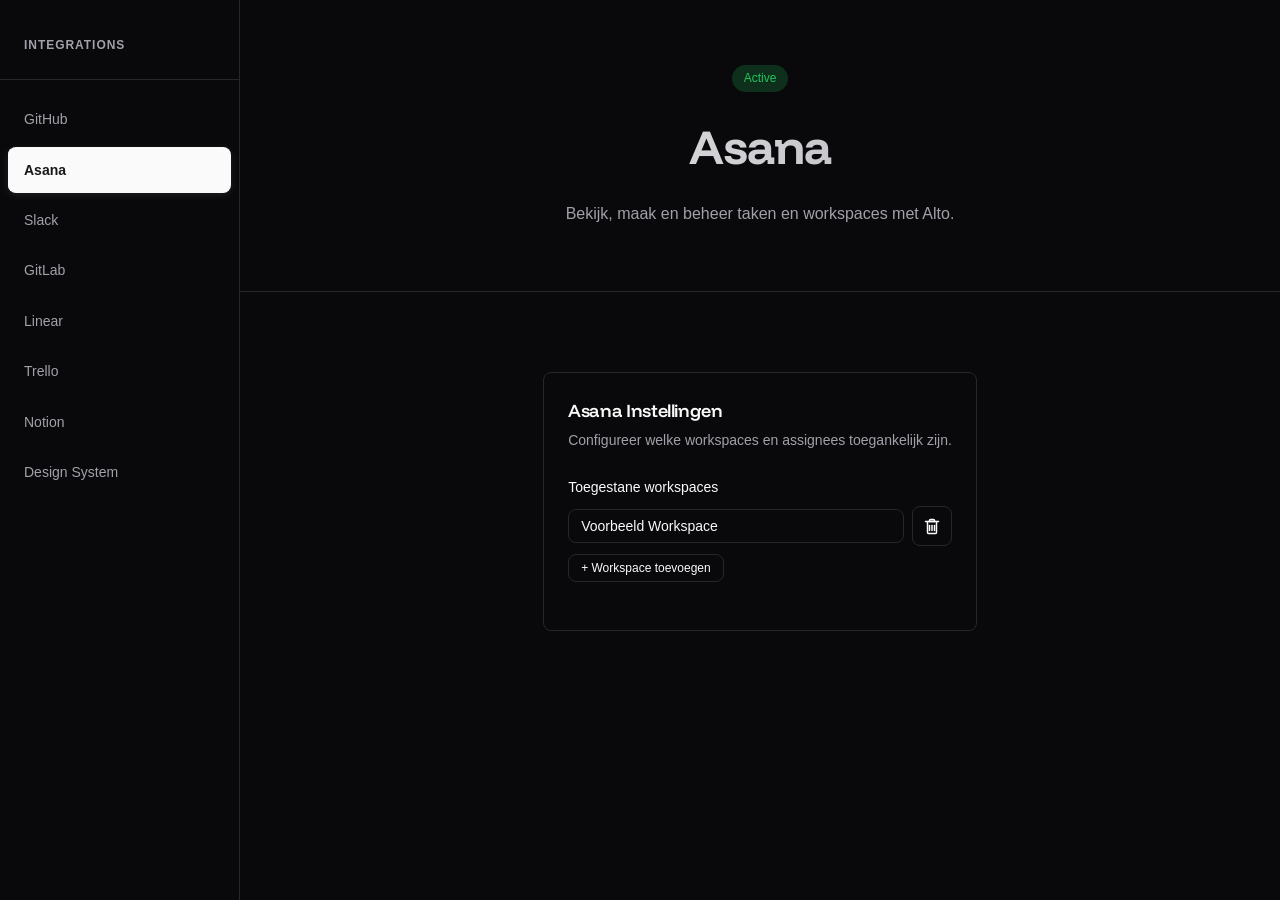
==== asana.html @ ea7201f9 "sidebar" ====
<!DOCTYPE html>
<html lang="en">
<head>
  <meta charset="UTF-8">
  <meta name="viewport" content="width=device-width, initial-scale=1.0">
  <title>Asana Integration</title>
  <link rel="preconnect" href="https://fonts.googleapis.com">
  <link rel="preconnect" href="https://fonts.gstatic.com" crossorigin>
  <link href="https://fonts.googleapis.com/css2?family=Funnel+Display:wght@300;400;500;600;700;800&display=swap" rel="stylesheet">
  <link rel="stylesheet" href="styles.css">
</head>
<body>
    <!-- Sidebar Navigation -->
    <aside class="sidebar">
        <div class="sidebar-title">Integrations</div>
        <nav class="sidebar-nav">
            <a href="github.html" class="nav-item">GitHub</a>
            <a href="asana.html" class="nav-item active">Asana</a>
            <a href="slack.html" class="nav-item">Slack</a>
            <a href="gitlab.html" class="nav-item">GitLab</a>
            <a href="linear.html" class="nav-item">Linear</a>
            <a href="trello.html" class="nav-item">Trello</a>
            <a href="notion.html" class="nav-item">Notion</a>
            <a href="design-system.html" class="nav-item">Design System</a>
        </nav>
    </aside>

    <!-- Main Content -->
    <div class="main-wrapper">
      <header class="header">
    <div class="header-badge badge-success">Active</div>
    <h1>Asana</h1>
    <p>Bekijk, maak en beheer taken en workspaces met Alto.</p>
  </header>
  <div class="container">
    <div class="card">
      <div class="card-header">
        <h2 class="card-title">Asana Instellingen</h2>
        <p class="card-description">Configureer welke workspaces en assignees toegankelijk zijn.</p>
      </div>
      <div class="card-content">
        <div class="form-group">
          <label class="label">Toegestane workspaces</label>
          <div class="list-editor" id="asana-workspaces">
            <div class="list-editor-item">
              <input class="input" type="text" value="Voorbeeld Workspace" placeholder="Workspace naam">
              <button type="button" class="btn btn-outline btn-icon-only" onclick="this.parentElement.remove()">
                <svg xmlns="http://www.w3.org/2000/svg" width="20" height="20" viewBox="0 0 20 20" fill="none" class="icon"><path d="M7.5 9.5V14.5" stroke="currentColor" stroke-width="1.5" stroke-linecap="round"/><path d="M10 9.5V14.5" stroke="currentColor" stroke-width="1.5" stroke-linecap="round"/><path d="M12.5 9.5V14.5" stroke="currentColor" stroke-width="1.5" stroke-linecap="round"/><path d="M3.5 5.5H16.5" stroke="currentColor" stroke-width="1.5" stroke-linecap="round"/><path d="M5.5 5.5V16.5C5.5 17.0523 5.94772 17.5 6.5 17.5H13.5C14.0523 17.5 14.5 17.0523 14.5 16.5V5.5" stroke="currentColor" stroke-width="1.5"/><path d="M8.5 3.5H11.5C12.0523 3.5 12.5 3.94772 12.5 4.5V5.5H7.5V4.5C7.5 3.94772 7.94772 3.5 8.5 3.5Z" stroke="currentColor" stroke-width="1.5"/></svg>
              </button>
            </div>
          </div>
          <button type="button" class="btn btn-outline btn-sm mt-2" onclick="addAsanaWorkspace()">+ Workspace toevoegen</button>
        </div>
        <script>
        function addAsanaWorkspace() {
          const container = document.getElementById('asana-workspaces');
          const row = document.createElement('div');
          row.className = 'list-editor-item';
          const input = document.createElement('input');
          input.type = 'text';
          input.className = 'input';
          input.placeholder = 'Workspace naam';
          const removeBtn = document.createElement('button');
          removeBtn.type = 'button';
          removeBtn.className = 'btn btn-outline btn-icon-only';
          removeBtn.innerHTML = `<svg xmlns=\"http://www.w3.org/2000/svg\" width=\"20\" height=\"20\" viewBox=\"0 0 20 20\" fill=\"none\" class=\"icon\"><path d=\"M7.5 9.5V14.5\" stroke=\"currentColor\" stroke-width=\"1.5\" stroke-linecap=\"round\"/><path d=\"M10 9.5V14.5\" stroke=\"currentColor\" stroke-width=\"1.5\" stroke-linecap=\"round\"/><path d=\"M12.5 9.5V14.5\" stroke=\"currentColor\" stroke-width=\"1.5\" stroke-linecap=\"round\"/><path d=\"M3.5 5.5H16.5\" stroke=\"currentColor\" stroke-width=\"1.5\" stroke-linecap=\"round\"/><path d=\"M5.5 5.5V16.5C5.5 17.0523 5.94772 17.5 6.5 17.5H13.5C14.0523 17.5 14.5 17.0523 14.5 16.5V5.5\" stroke=\"currentColor\" stroke-width=\"1.5\"/><path d=\"M8.5 3.5H11.5C12.0523 3.5 12.5 3.94772 12.5 4.5V5.5H7.5V4.5C7.5 3.94772 7.94772 3.5 8.5 3.5Z\" stroke=\"currentColor\" stroke-width=\"1.5\"/></svg>`;
          removeBtn.onclick = () => row.remove();
          row.appendChild(input);
          row.appendChild(removeBtn);
          container.appendChild(row);
        }
        </script>
      </div>
    </div>
  </div>
    </div>
</body>
</html>
---- styles.css ----
/* ===== CSS Variables ===== */
:root {
    --heading-font: 'Funnel Display', -apple-system, BlinkMacSystemFont, 'Segoe UI', Roboto, 'Helvetica Neue', Arial, sans-serif;
    --background: #09090b;
    --foreground: #fafafa;
    --card: #09090b;
    --card-foreground: #fafafa;
    --popover: #09090b;
    --popover-foreground: #fafafa;
    --primary: #fafafa;
    --primary-foreground: #18181b;
    --secondary: #27272a;
    --secondary-foreground: #fafafa;
    --muted: #27272a;
    --muted-foreground: #a1a1aa;
    --accent: #27272a;
    --accent-foreground: #fafafa;
    --destructive: #7f1d1d;
    --destructive-foreground: #fafafa;
    --border: #27272a;
    --input: #27272a;
    --ring: #d4d4d8;
    --radius: 0.5rem;
    --success: #22c55e;
    --warning: #eab308;
    --info: #3b82f6;
}

/* ===== Reset & Base ===== */
*, *::before, *::after {
    box-sizing: border-box;
    margin: 0;
    padding: 0;
}

body {
    font-family: -apple-system, BlinkMacSystemFont, 'Segoe UI', Roboto, 'Helvetica Neue', Arial, sans-serif;
    background-color: var(--background);
    color: var(--foreground);
    line-height: 1.6;
    -webkit-font-smoothing: antialiased;
    display: flex;
    min-height: 100vh;
}

/* Heading font (apply Funnel Display to headings across the site) */
h1, h2, h3, h4, h5, h6,
.section-title, .card-title, .modal-title, .alert-title, .function-card-title, .header h1 {
    font-family: var(--heading-font);
    letter-spacing: -0.02em;
    -webkit-font-smoothing: antialiased;
}

/* ===== Sidebar Navigation ===== */
.sidebar {
    width: 240px;
    height: 100vh;
    background: var(--card);
    border-right: 1px solid var(--border);
    padding: 1.5rem 0;
    position: fixed;
    left: 0;
    top: 0;
    overflow-y: auto;
    z-index: 40;
    display: flex;
    flex-direction: column;
}

.sidebar-title {
    padding: 0.75rem 1.5rem 1.5rem;
    font-size: 0.75rem;
    font-weight: 600;
    text-transform: uppercase;
    letter-spacing: 0.08em;
    color: var(--muted-foreground);
    margin-bottom: 0.5rem;
    border-bottom: 1px solid var(--border);
    margin-bottom: 1rem;
}

.sidebar-nav {
    display: flex;
    flex-direction: column;
    gap: 0.25rem;
    padding: 0 0.5rem;
    flex: 1;
}

.nav-item {
    display: flex;
    align-items: center;
    padding: 0.75rem 1rem;
    border-radius: var(--radius);
    color: var(--muted-foreground);
    text-decoration: none;
    transition: all 0.3s cubic-bezier(0.4, 0, 0.2, 1);
    font-size: 0.875rem;
    font-weight: 500;
    position: relative;
    overflow: hidden;
}

.nav-item::before {
    content: '';
    position: absolute;
    left: 0;
    width: 3px;
    height: 0;
    background: var(--primary);
    border-radius: 0 2px 2px 0;
    transition: height 0.3s cubic-bezier(0.4, 0, 0.2, 1);
}

.nav-item:hover {
    background: rgba(250, 250, 250, 0.05);
    color: var(--foreground);
    padding-left: 1.25rem;
}

.nav-item:hover::before {
    height: 100%;
}

.nav-item.active {
    background: var(--primary);
    color: var(--primary-foreground);
    font-weight: 600;
    box-shadow: 0 2px 8px rgba(250, 250, 250, 0.1);
}

.nav-item.active::before {
    height: 100%;
}

/* ===== Main Content Wrapper ===== */
.main-wrapper {
    flex: 1;
    margin-left: 240px;
    width: calc(100% - 240px);
    display: flex;
    flex-direction: column;
    min-height: 100vh;
}

/* ===== Layout ===== */
.container {
    max-width: 1200px;
    margin: 0 auto;
    padding: 2rem;
}

.section {
    margin-bottom: 4rem;
    padding-bottom: 2rem;
    border-bottom: 1px solid var(--border);
}

.section:last-child {
    border-bottom: none;
}

.section-title {
    font-size: 1.5rem;
    font-weight: 600;
    margin-bottom: 0.5rem;
    color: var(--foreground);
}

.section-description {
    color: var(--muted-foreground);
    margin-bottom: 1.5rem;
    font-size: 0.875rem;
}

/* ===== Header ===== */
.header {
    text-align: center;
    padding: 4rem 2rem;
    border-bottom: 1px solid var(--border);
    margin-bottom: 3rem;
}

.header-badge {
    display: inline-block;
    background: var(--secondary);
    color: var(--muted-foreground);
    padding: 0.25rem 0.75rem;
    border-radius: 9999px;
    font-size: 0.75rem;
    margin-bottom: 1rem;
    animation: fadeIn 0.5s ease;
}

.header h1 {
    font-family: var(--heading-font);
    font-size: 3rem;
    font-weight: 700;
    margin-bottom: 1rem;
    background: linear-gradient(to right, var(--foreground), var(--muted-foreground));
    -webkit-background-clip: text;
    -webkit-text-fill-color: transparent;
    background-clip: text;
    animation: fadeInUp 0.6s ease;
}

.header p {
    color: var(--muted-foreground);
    max-width: 600px;
    margin: 0 auto;
    animation: fadeInUp 0.7s ease;
}

/* ===== Buttons ===== */
.btn {
    display: inline-flex;
    align-items: center;
    justify-content: center;
    gap: 0.5rem;
    padding: 0.5rem 1rem;
    font-size: 0.875rem;
    font-weight: 500;
    border-radius: var(--radius);
    border: none;
    cursor: pointer;
    transition: all 0.2s ease;
    text-decoration: none;
    white-space: nowrap;
}

.btn:focus-visible {
    outline: 2px solid var(--ring);
    outline-offset: 2px;
}

.btn:active {
    transform: scale(0.98);
}

.btn-primary {
    background: var(--primary);
    color: var(--primary-foreground);
}

.btn-primary:hover {
    background: rgba(250, 250, 250, 0.9);
}

.btn-secondary {
    background: var(--secondary);
    color: var(--secondary-foreground);
}

.btn-secondary:hover {
    background: rgba(39, 39, 42, 0.8);
}

.btn-outline {
    background: transparent;
    color: var(--foreground);
    border: 1px solid var(--border);
}

.btn-outline:hover {
    background: var(--accent);
}

.btn-sm {
    padding: 0.375rem 0.75rem;
    font-size: 0.75rem;
}

.btn-loading {
    position: relative;
    color: transparent;
}

.btn-loading::after {
    content: '';
    position: absolute;
    width: 1rem;
    height: 1rem;
    border: 2px solid currentColor;
    border-right-color: transparent;
    border-radius: 50%;
    animation: spin 0.6s linear infinite;
}

.btn-loading.btn-primary::after {
    border-color: var(--primary-foreground);
    border-right-color: transparent;
}

/* ===== Inputs & Textareas ===== */
.input, .textarea {
    width: 100%;
    padding: 0.5rem 0.75rem;
    font-size: 0.875rem;
    background: var(--background);
    border: 1px solid var(--input);
    border-radius: var(--radius);
    color: var(--foreground);
    transition: all 0.2s ease;
}

.textarea {
    min-height: 100px;
    resize: vertical;
    padding: 0.75rem;
}

.input:focus, .textarea:focus {
    outline: none;
    border-color: var(--ring);
    box-shadow: 0 0 0 2px rgba(212, 212, 216, 0.1);
}

.label {
    display: block;
    font-size: 0.875rem;
    font-weight: 500;
    margin-bottom: 0.5rem;
    color: var(--foreground);
}

.form-group {
    margin-bottom: 1.5rem;
}

.form-hint {
    font-size: 0.75rem;
    color: var(--muted-foreground);
    margin-top: 0.25rem;
}

/* ===== Switch/Toggle ===== */
.switch {
    position: relative;
    width: 2.5rem;
    height: 1.5rem;
    background: var(--input);
    border-radius: 9999px;
    cursor: pointer;
    transition: background 0.2s ease;
    display: inline-block;
}

.switch input {
    opacity: 0;
    width: 0;
    height: 0;
    position: absolute;
}

.switch-slider {
    position: absolute;
    top: 2px;
    left: 2px;
    width: 1.25rem;
    height: 1.25rem;
    background: var(--foreground);
    border-radius: 50%;
    transition: transform 0.2s ease;
}

.switch input:checked + .switch-slider {
    transform: translateX(1rem);
    background: var(--primary-foreground);
}

.switch:has(input:checked) {
    background: var(--primary);
}

.switch-wrapper {
    display: flex;
    align-items: center;
    justify-content: space-between;
    gap: 1rem;
}

/* ===== Cards ===== */
.card {
    background: var(--card);
    border: 1px solid var(--border);
    border-radius: var(--radius);
    overflow: hidden;
    margin-bottom: 1.5rem;
}

.card-header {
    padding: 1.5rem 1.5rem 0;
}

.card-title {
    font-size: 1.125rem;
    font-weight: 600;
    margin-bottom: 0.25rem;
}

.card-description {
    font-size: 0.875rem;
    color: var(--muted-foreground);
}

.card-content {
    padding: 1.5rem;
}

/* ===== List Editor ===== */
.list-editor {
    display: flex;
    flex-direction: column;
    gap: 0.5rem;
}

.list-editor-item {
    display: flex;
    gap: 0.5rem;
    align-items: center;
}

.list-editor-item input {
    flex: 1;
}

.btn-icon-only {
    padding: 0;
    width: 2.5rem;
    height: 2.5rem;
    display: inline-flex;
    align-items: center;
    justify-content: center;
    flex-shrink: 0;
}

/* ===== Badge ===== */
.badge {
    display: inline-flex;
    align-items: center;
    padding: 0.125rem 0.625rem;
    font-size: 0.75rem;
    font-weight: 500;
    border-radius: 9999px;
}

.badge-success {
    background: rgba(34, 197, 94, 0.2);
    color: var(--success);
}

.badge-default {
    background: var(--secondary);
    color: var(--secondary-foreground);
}

/* ===== Toast ===== */
.toast-container {
    position: fixed;
    bottom: 1rem;
    right: 1rem;
    display: flex;
    flex-direction: column;
    gap: 0.5rem;
    z-index: 150;
}

.toast {
    background: var(--card);
    border: 1px solid var(--border);
    border-radius: var(--radius);
    padding: 1rem;
    min-width: 300px;
    box-shadow: 0 4px 12px rgba(0, 0, 0, 0.3);
    display: flex;
    gap: 0.75rem;
    animation: slideInRight 0.3s ease;
}

.toast-success { border-left: 3px solid var(--success); }
.toast-error { border-left: 3px solid #dc2626; }

@keyframes slideInRight {
    from { opacity: 0; transform: translateX(100%); }
    to { opacity: 1; transform: translateX(0); }
}

@keyframes fadeIn {
    from { opacity: 0; }
    to { opacity: 1; }
}

@keyframes fadeInUp {
    from { opacity: 0; transform: translateY(10px); }
    to { opacity: 1; transform: translateY(0); }
}

@keyframes spin {
    from { transform: rotate(0deg); }
    to { transform: rotate(360deg); }
}

/* ===== Utility ===== */
.flex { display: flex; }
.justify-between { justify-content: space-between; }
.items-center { align-items: center; }
.mb-6 { margin-bottom: 1.5rem; }
.mt-2 { margin-top: 0.5rem; }
.text-muted { color: var(--muted-foreground); }
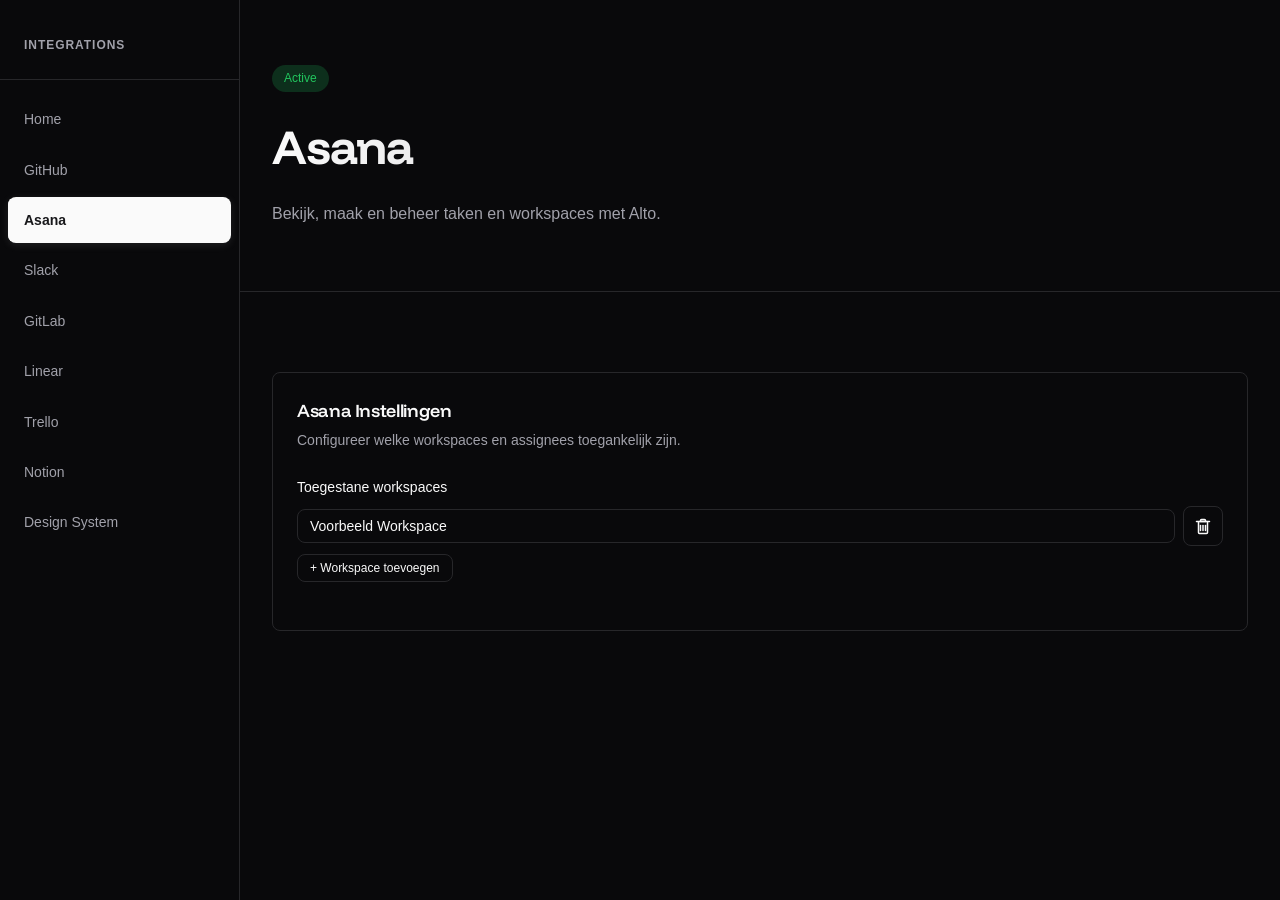
==== commit 7434c2df: "index page" ====
--- a/asana.html
+++ b/asana.html
@@ -14,6 +14,7 @@
     <aside class="sidebar">
         <div class="sidebar-title">Integrations</div>
         <nav class="sidebar-nav">
+            <a href="index.html" class="nav-item">Home</a>
             <a href="github.html" class="nav-item">GitHub</a>
             <a href="asana.html" class="nav-item active">Asana</a>
             <a href="slack.html" class="nav-item">Slack</a>
--- a/styles.css
+++ b/styles.css
@@ -145,9 +145,10 @@
 
 /* ===== Layout ===== */
 .container {
-    max-width: 1200px;
-    margin: 0 auto;
+    max-width: 100%;
+    margin: 0;
     padding: 2rem;
+    width: 100%;
 }
 
 .section {
@@ -175,7 +176,7 @@
 
 /* ===== Header ===== */
 .header {
-    text-align: center;
+    text-align: left;
     padding: 4rem 2rem;
     border-bottom: 1px solid var(--border);
     margin-bottom: 3rem;
@@ -207,7 +208,7 @@
 .header p {
     color: var(--muted-foreground);
     max-width: 600px;
-    margin: 0 auto;
+    margin: 0;
     animation: fadeInUp 0.7s ease;
 }
 
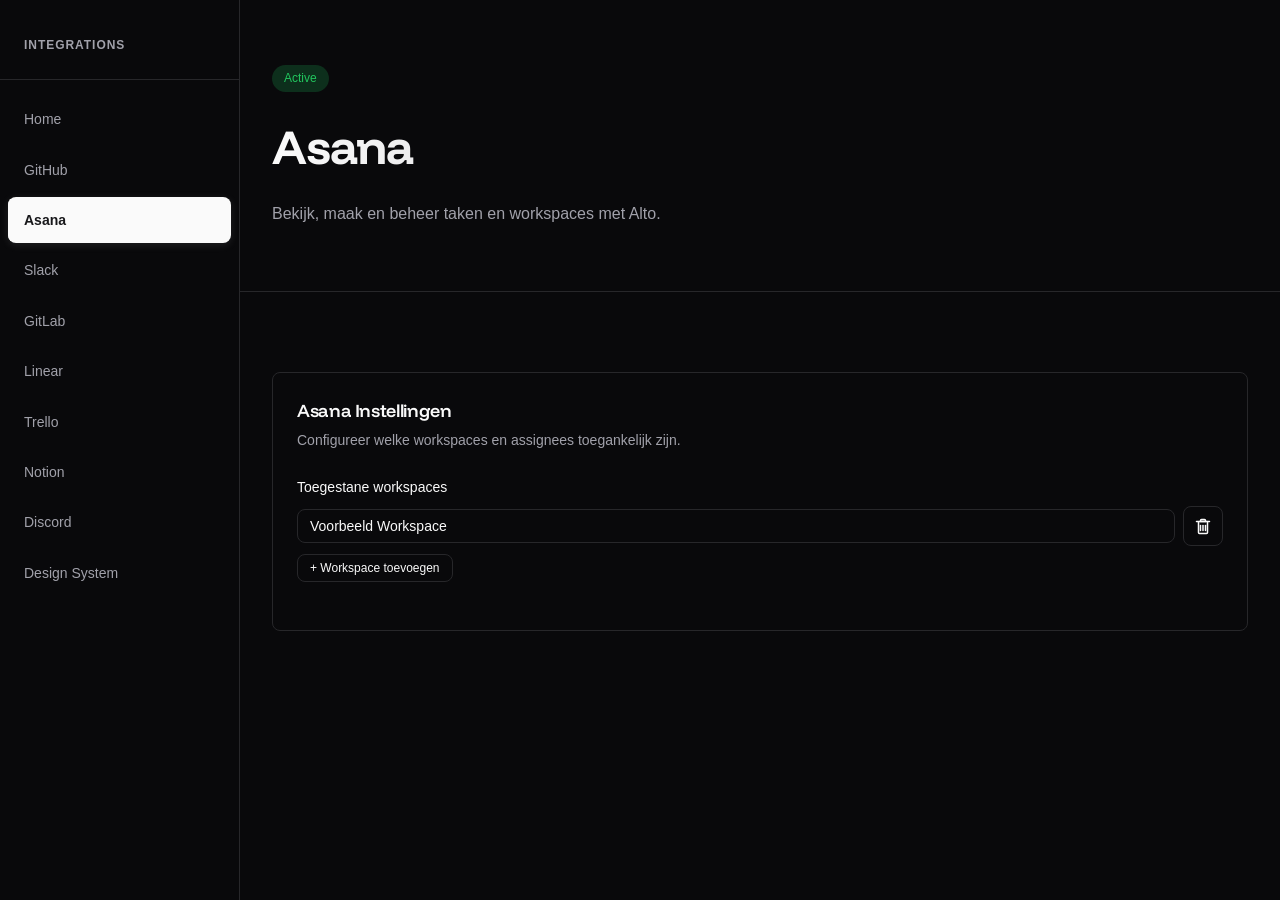
==== commit 2e2cfbae: "header added" ====
--- a/asana.html
+++ b/asana.html
@@ -22,6 +22,7 @@
             <a href="linear.html" class="nav-item">Linear</a>
             <a href="trello.html" class="nav-item">Trello</a>
             <a href="notion.html" class="nav-item">Notion</a>
+            <a href="discord.html" class="nav-item">Discord</a>
             <a href="design-system.html" class="nav-item">Design System</a>
         </nav>
     </aside>
--- a/styles.css
+++ b/styles.css
@@ -421,6 +421,11 @@
     align-items: center;
 }
 
+.quick-start-links {
+    flex-wrap: wrap;
+    align-items: flex-start;
+}
+
 .list-editor-item input {
     flex: 1;
 }
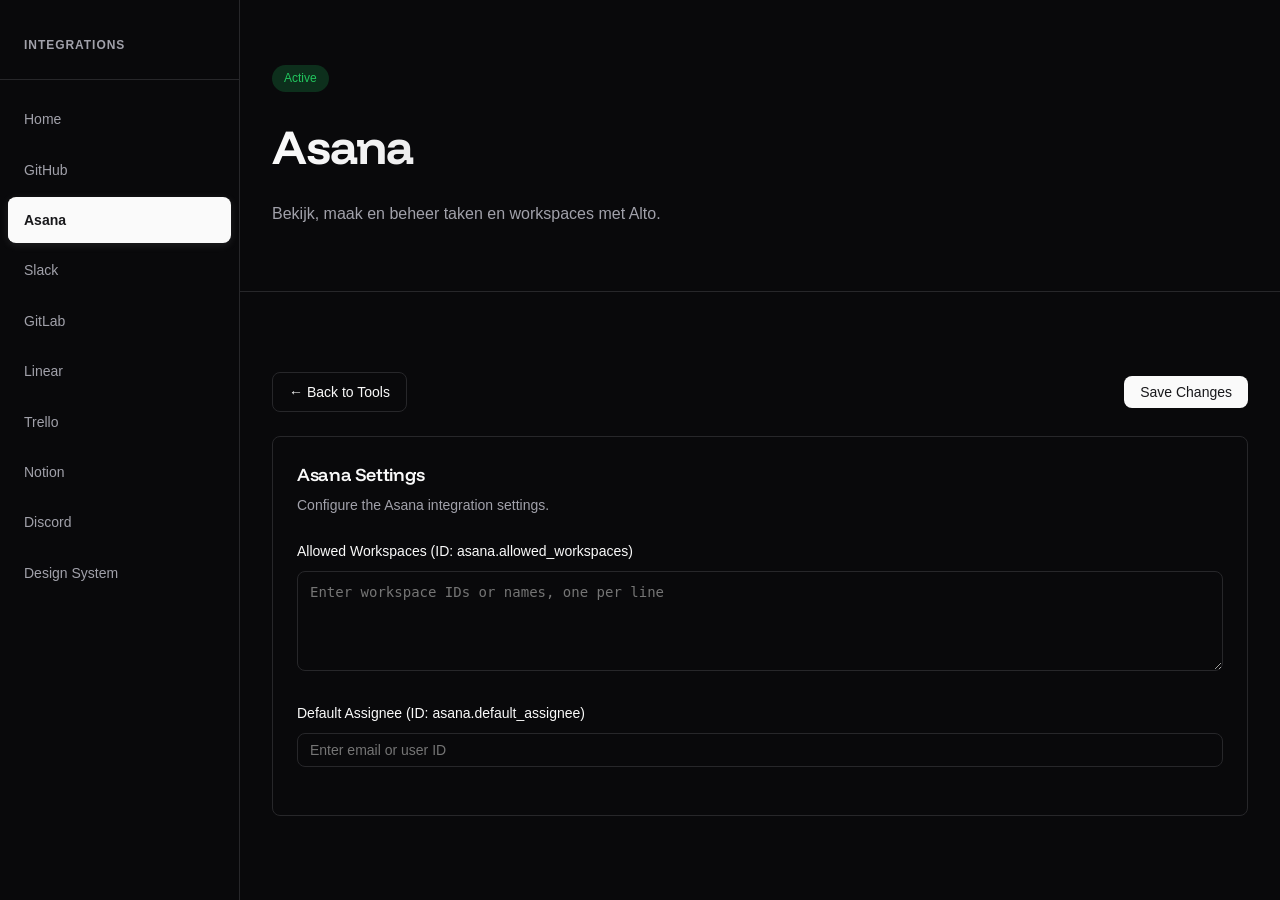
==== commit 9919dd86: "Refactor integrations settings UI to unified format Unify and simplify the settings pages for multip" ====
--- a/asana.html
+++ b/asana.html
@@ -35,44 +35,27 @@
     <p>Bekijk, maak en beheer taken en workspaces met Alto.</p>
   </header>
   <div class="container">
+    <div class="mb-6 flex justify-between items-center" style="margin-bottom: 1.5rem; display: flex; justify-content: space-between; align-items: center;">
+        <a href="index.html" class="btn btn-outline">&larr; Back to Tools</a>
+        <button id="saveButton" class="btn btn-primary" onclick="alert('Settings saved!')">Save Changes</button>
+    </div>
+
     <div class="card">
-      <div class="card-header">
-        <h2 class="card-title">Asana Instellingen</h2>
-        <p class="card-description">Configureer welke workspaces en assignees toegankelijk zijn.</p>
-      </div>
-      <div class="card-content">
-        <div class="form-group">
-          <label class="label">Toegestane workspaces</label>
-          <div class="list-editor" id="asana-workspaces">
-            <div class="list-editor-item">
-              <input class="input" type="text" value="Voorbeeld Workspace" placeholder="Workspace naam">
-              <button type="button" class="btn btn-outline btn-icon-only" onclick="this.parentElement.remove()">
-                <svg xmlns="http://www.w3.org/2000/svg" width="20" height="20" viewBox="0 0 20 20" fill="none" class="icon"><path d="M7.5 9.5V14.5" stroke="currentColor" stroke-width="1.5" stroke-linecap="round"/><path d="M10 9.5V14.5" stroke="currentColor" stroke-width="1.5" stroke-linecap="round"/><path d="M12.5 9.5V14.5" stroke="currentColor" stroke-width="1.5" stroke-linecap="round"/><path d="M3.5 5.5H16.5" stroke="currentColor" stroke-width="1.5" stroke-linecap="round"/><path d="M5.5 5.5V16.5C5.5 17.0523 5.94772 17.5 6.5 17.5H13.5C14.0523 17.5 14.5 17.0523 14.5 16.5V5.5" stroke="currentColor" stroke-width="1.5"/><path d="M8.5 3.5H11.5C12.0523 3.5 12.5 3.94772 12.5 4.5V5.5H7.5V4.5C7.5 3.94772 7.94772 3.5 8.5 3.5Z" stroke="currentColor" stroke-width="1.5"/></svg>
-              </button>
+        <div class="card-header">
+            <h2 class="card-title">Asana Settings</h2>
+            <p class="card-description">Configure the Asana integration settings.</p>
+        </div>
+        <div class="card-content">
+            <div class="form-group">
+                <label class="label">Allowed Workspaces (ID: asana.allowed_workspaces)</label>
+                <textarea class="textarea" rows="3" placeholder="Enter workspace IDs or names, one per line"></textarea>
             </div>
-          </div>
-          <button type="button" class="btn btn-outline btn-sm mt-2" onclick="addAsanaWorkspace()">+ Workspace toevoegen</button>
+            
+             <div class="form-group">
+                <label class="label">Default Assignee (ID: asana.default_assignee)</label>
+                <input class="input" type="text" placeholder="Enter email or user ID">
+            </div>
         </div>
-        <script>
-        function addAsanaWorkspace() {
-          const container = document.getElementById('asana-workspaces');
-          const row = document.createElement('div');
-          row.className = 'list-editor-item';
-          const input = document.createElement('input');
-          input.type = 'text';
-          input.className = 'input';
-          input.placeholder = 'Workspace naam';
-          const removeBtn = document.createElement('button');
-          removeBtn.type = 'button';
-          removeBtn.className = 'btn btn-outline btn-icon-only';
-          removeBtn.innerHTML = `<svg xmlns=\"http://www.w3.org/2000/svg\" width=\"20\" height=\"20\" viewBox=\"0 0 20 20\" fill=\"none\" class=\"icon\"><path d=\"M7.5 9.5V14.5\" stroke=\"currentColor\" stroke-width=\"1.5\" stroke-linecap=\"round\"/><path d=\"M10 9.5V14.5\" stroke=\"currentColor\" stroke-width=\"1.5\" stroke-linecap=\"round\"/><path d=\"M12.5 9.5V14.5\" stroke=\"currentColor\" stroke-width=\"1.5\" stroke-linecap=\"round\"/><path d=\"M3.5 5.5H16.5\" stroke=\"currentColor\" stroke-width=\"1.5\" stroke-linecap=\"round\"/><path d=\"M5.5 5.5V16.5C5.5 17.0523 5.94772 17.5 6.5 17.5H13.5C14.0523 17.5 14.5 17.0523 14.5 16.5V5.5\" stroke=\"currentColor\" stroke-width=\"1.5\"/><path d=\"M8.5 3.5H11.5C12.0523 3.5 12.5 3.94772 12.5 4.5V5.5H7.5V4.5C7.5 3.94772 7.94772 3.5 8.5 3.5Z\" stroke=\"currentColor\" stroke-width=\"1.5\"/></svg>`;
-          removeBtn.onclick = () => row.remove();
-          row.appendChild(input);
-          row.appendChild(removeBtn);
-          container.appendChild(row);
-        }
-        </script>
-      </div>
     </div>
   </div>
     </div>
--- a/styles.css
+++ b/styles.css
@@ -43,6 +43,14 @@
     min-height: 100vh;
 }
 
+.index-page {
+    background-color: #000000;
+    background-image: linear-gradient(rgba(0, 0, 0, 0.8), rgba(0, 0, 0, 0.8)), url("pictures/alto image.jpg");
+    background-size: cover;
+    background-position: center;
+    background-repeat: no-repeat;
+}
+
 /* Heading font (apply Funnel Display to headings across the site) */
 h1, h2, h3, h4, h5, h6,
 .section-title, .card-title, .modal-title, .alert-title, .function-card-title, .header h1 {
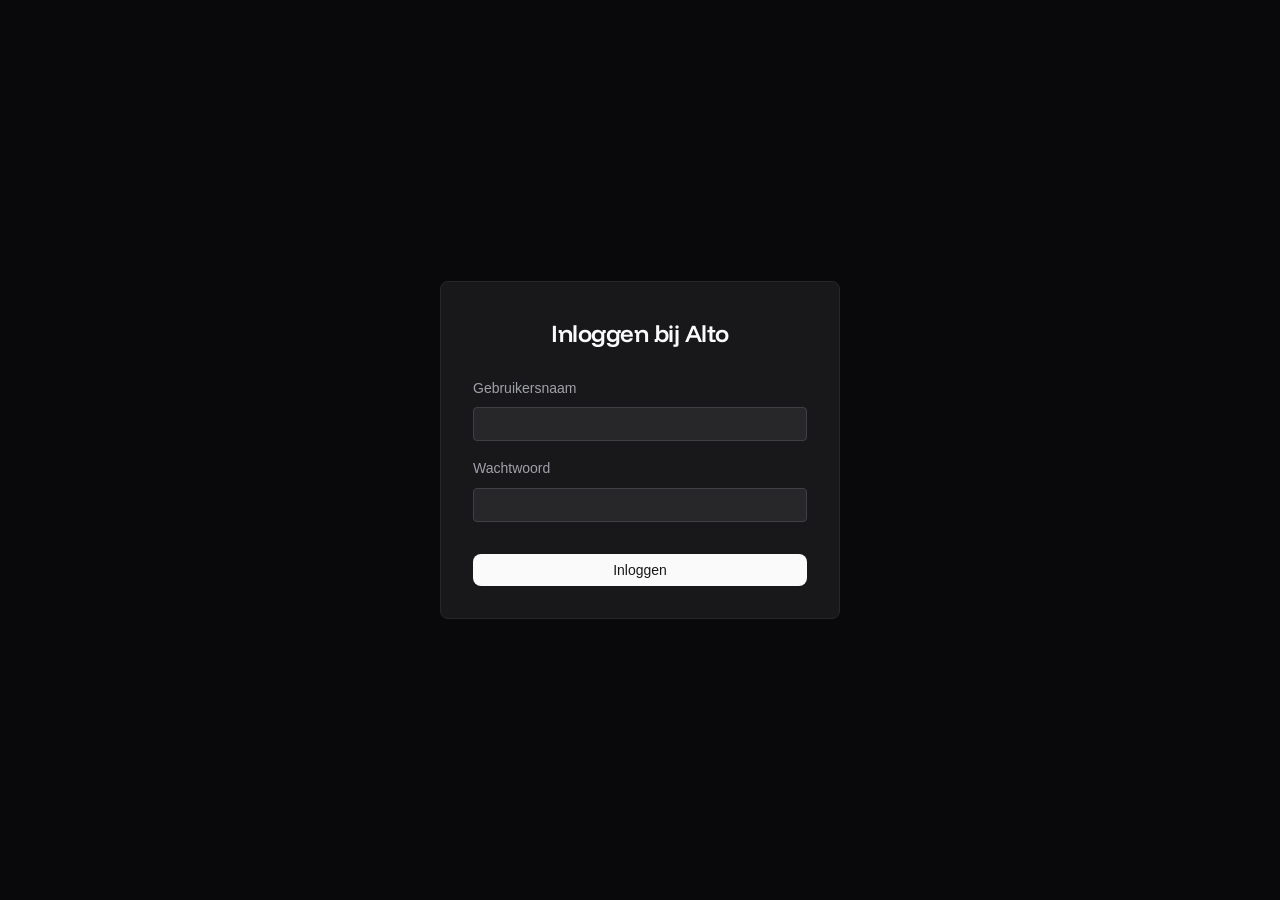
==== commit 7056dd19: "Add auth, API client, login and tool scripts Introduce client-side auth and API infrastructure: add " ====
--- a/asana.html
+++ b/asana.html
@@ -8,6 +8,7 @@
   <link rel="preconnect" href="https://fonts.gstatic.com" crossorigin>
   <link href="https://fonts.googleapis.com/css2?family=Funnel+Display:wght@300;400;500;600;700;800&display=swap" rel="stylesheet">
   <link rel="stylesheet" href="styles.css">
+  <script src="js/auth.js"></script>
 </head>
 <body>
     <!-- Sidebar Navigation -->
@@ -24,6 +25,7 @@
             <a href="notion.html" class="nav-item">Notion</a>
             <a href="discord.html" class="nav-item">Discord</a>
             <a href="design-system.html" class="nav-item">Design System</a>
+            <a href="#" id="logoutButton" class="nav-item" style="margin-top: auto; color: #ef4444;">Uitloggen</a>
         </nav>
     </aside>
 
@@ -37,7 +39,7 @@
   <div class="container">
     <div class="mb-6 flex justify-between items-center" style="margin-bottom: 1.5rem; display: flex; justify-content: space-between; align-items: center;">
         <a href="index.html" class="btn btn-outline">&larr; Back to Tools</a>
-        <button id="saveButton" class="btn btn-primary" onclick="alert('Settings saved!')">Save Changes</button>
+        <button id="saveButton" class="btn btn-primary">Save Changes</button>
     </div>
 
     <div class="card">
@@ -59,5 +61,8 @@
     </div>
   </div>
     </div>
+    
+    <script type="module" src="js/asana.js"></script>
+    <script src="js/logout.js"></script>
 </body>
 </html>
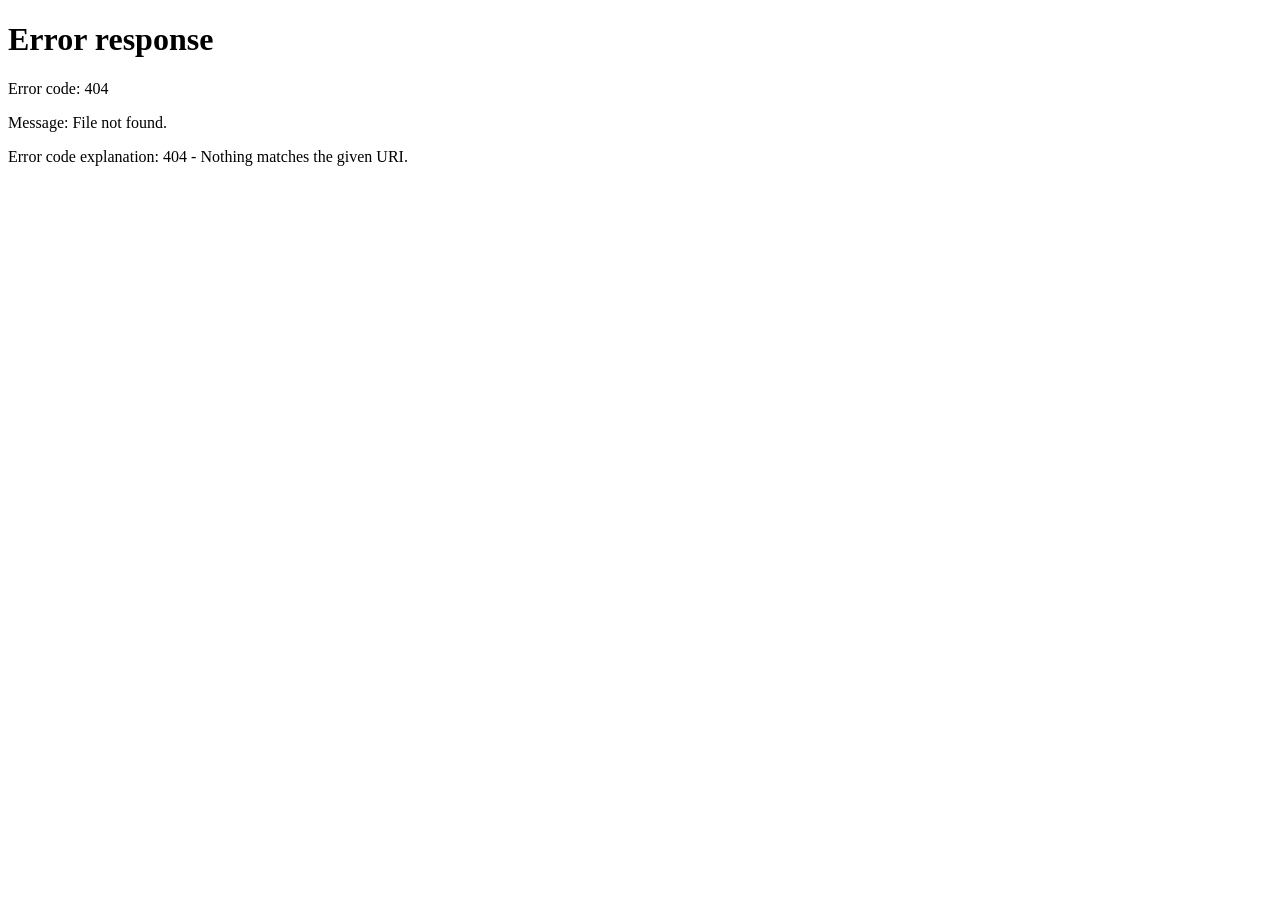
==== commit 8128ee79: "Removed all .html -" ====
--- a/asana.html
+++ b/asana.html
@@ -15,16 +15,16 @@
     <aside class="sidebar">
         <div class="sidebar-title">Integrations</div>
         <nav class="sidebar-nav">
-            <a href="index.html" class="nav-item">Home</a>
-            <a href="github.html" class="nav-item">GitHub</a>
-            <a href="asana.html" class="nav-item active">Asana</a>
-            <a href="slack.html" class="nav-item">Slack</a>
-            <a href="gitlab.html" class="nav-item">GitLab</a>
-            <a href="linear.html" class="nav-item">Linear</a>
-            <a href="trello.html" class="nav-item">Trello</a>
-            <a href="notion.html" class="nav-item">Notion</a>
-            <a href="discord.html" class="nav-item">Discord</a>
-            <a href="design-system.html" class="nav-item">Design System</a>
+            <a href="index" class="nav-item">Home</a>
+            <a href="github" class="nav-item">GitHub</a>
+            <a href="asana" class="nav-item active">Asana</a>
+            <a href="slack" class="nav-item">Slack</a>
+            <a href="gitlab" class="nav-item">GitLab</a>
+            <a href="linear" class="nav-item">Linear</a>
+            <a href="trello" class="nav-item">Trello</a>
+            <a href="notion" class="nav-item">Notion</a>
+            <a href="discord" class="nav-item">Discord</a>
+            <a href="design-system" class="nav-item">Design System</a>
             <a href="#" id="logoutButton" class="nav-item" style="margin-top: auto; color: #ef4444;">Uitloggen</a>
         </nav>
     </aside>
@@ -38,7 +38,7 @@
   </header>
   <div class="container">
     <div class="mb-6 flex justify-between items-center" style="margin-bottom: 1.5rem; display: flex; justify-content: space-between; align-items: center;">
-        <a href="index.html" class="btn btn-outline">&larr; Back to Tools</a>
+        <a href="index" class="btn btn-outline">&larr; Back to Tools</a>
         <button id="saveButton" class="btn btn-primary">Save Changes</button>
     </div>
 
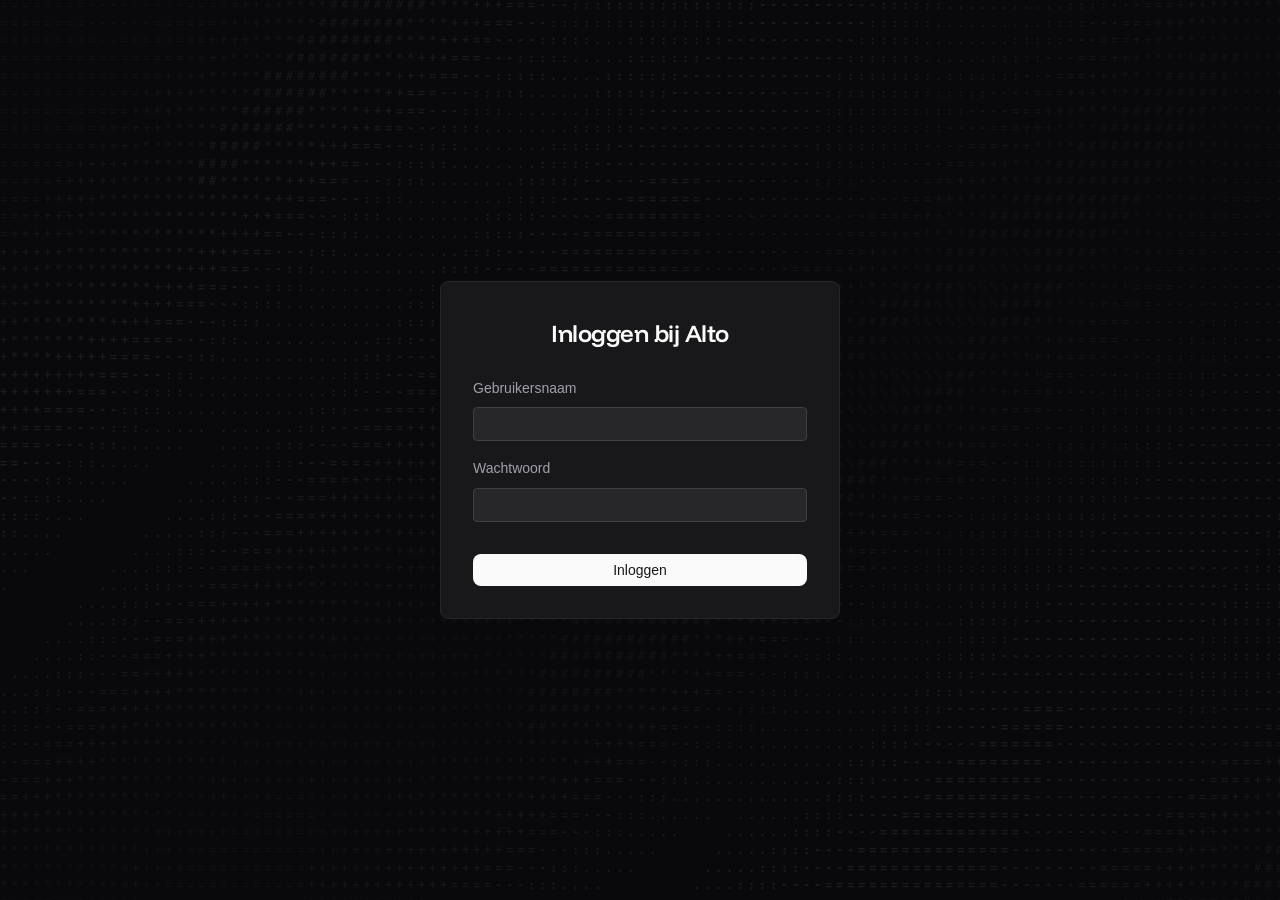
==== commit bd70e1f5: "Normalize links, fix login redirects, add backend spec Add BACKEND_SPEC.md describing required backe" ====
--- a/asana.html
+++ b/asana.html
@@ -15,16 +15,16 @@
     <aside class="sidebar">
         <div class="sidebar-title">Integrations</div>
         <nav class="sidebar-nav">
-            <a href="index" class="nav-item">Home</a>
-            <a href="github" class="nav-item">GitHub</a>
-            <a href="asana" class="nav-item active">Asana</a>
-            <a href="slack" class="nav-item">Slack</a>
-            <a href="gitlab" class="nav-item">GitLab</a>
-            <a href="linear" class="nav-item">Linear</a>
-            <a href="trello" class="nav-item">Trello</a>
-            <a href="notion" class="nav-item">Notion</a>
-            <a href="discord" class="nav-item">Discord</a>
-            <a href="design-system" class="nav-item">Design System</a>
+            <a href="index.html" class="nav-item">Home</a>
+            <a href="github.html" class="nav-item">GitHub</a>
+            <a href="asana.html" class="nav-item active">Asana</a>
+            <a href="slack.html" class="nav-item">Slack</a>
+            <a href="gitlab.html" class="nav-item">GitLab</a>
+            <a href="linear.html" class="nav-item">Linear</a>
+            <a href="trello.html" class="nav-item">Trello</a>
+            <a href="notion.html" class="nav-item">Notion</a>
+            <a href="discord.html" class="nav-item">Discord</a>
+            <a href="design-system.html" class="nav-item">Design System</a>
             <a href="#" id="logoutButton" class="nav-item" style="margin-top: auto; color: #ef4444;">Uitloggen</a>
         </nav>
     </aside>
@@ -38,7 +38,7 @@
   </header>
   <div class="container">
     <div class="mb-6 flex justify-between items-center" style="margin-bottom: 1.5rem; display: flex; justify-content: space-between; align-items: center;">
-        <a href="index" class="btn btn-outline">&larr; Back to Tools</a>
+        <a href="index.html" class="btn btn-outline">&larr; Back to Tools</a>
         <button id="saveButton" class="btn btn-primary">Save Changes</button>
     </div>
 
--- a/styles.css
+++ b/styles.css
@@ -41,6 +41,21 @@
     -webkit-font-smoothing: antialiased;
     display: flex;
     min-height: 100vh;
+    position: relative;
+}
+
+#ascii-ground-canvas {
+    position: fixed;
+    inset: 0;
+    width: 100%;
+    height: 100%;
+    pointer-events: none;
+    z-index: 0;
+}
+
+.main-wrapper {
+    position: relative;
+    z-index: 1;
 }
 
 .index-page {
